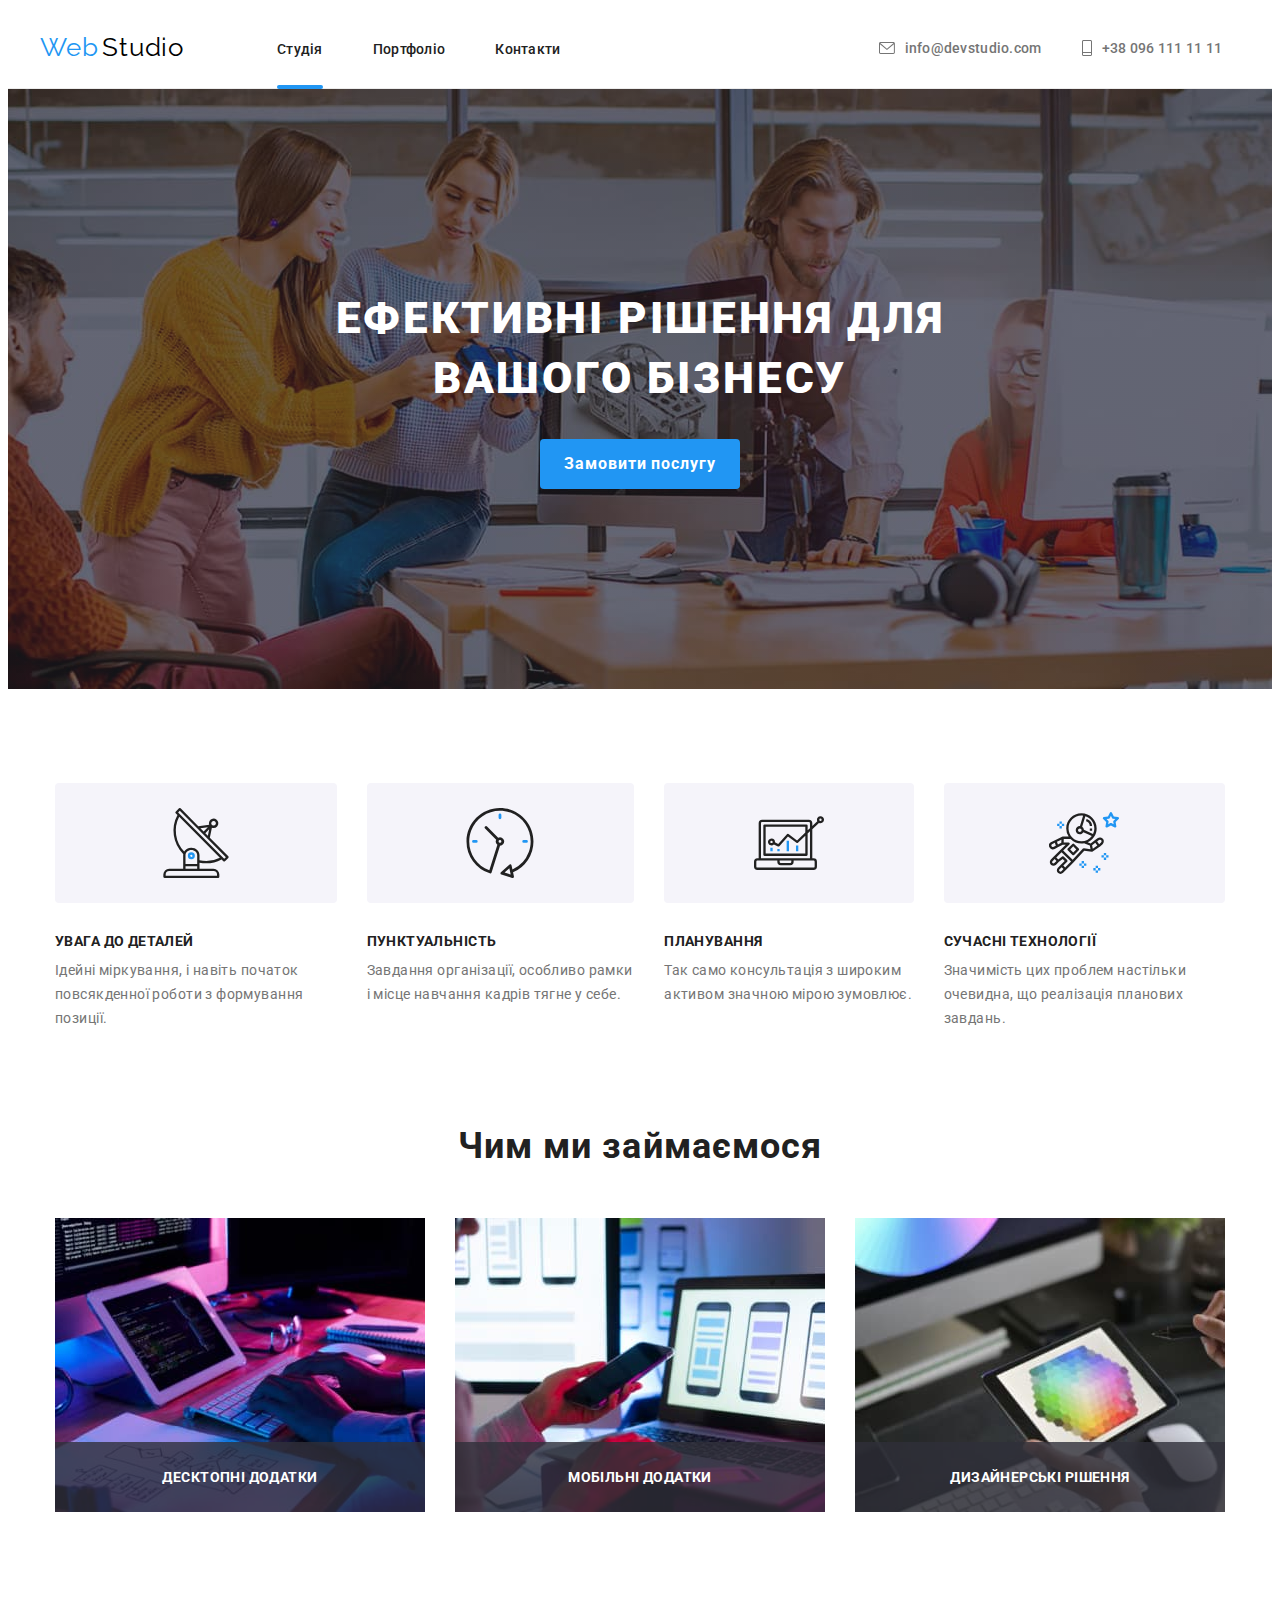
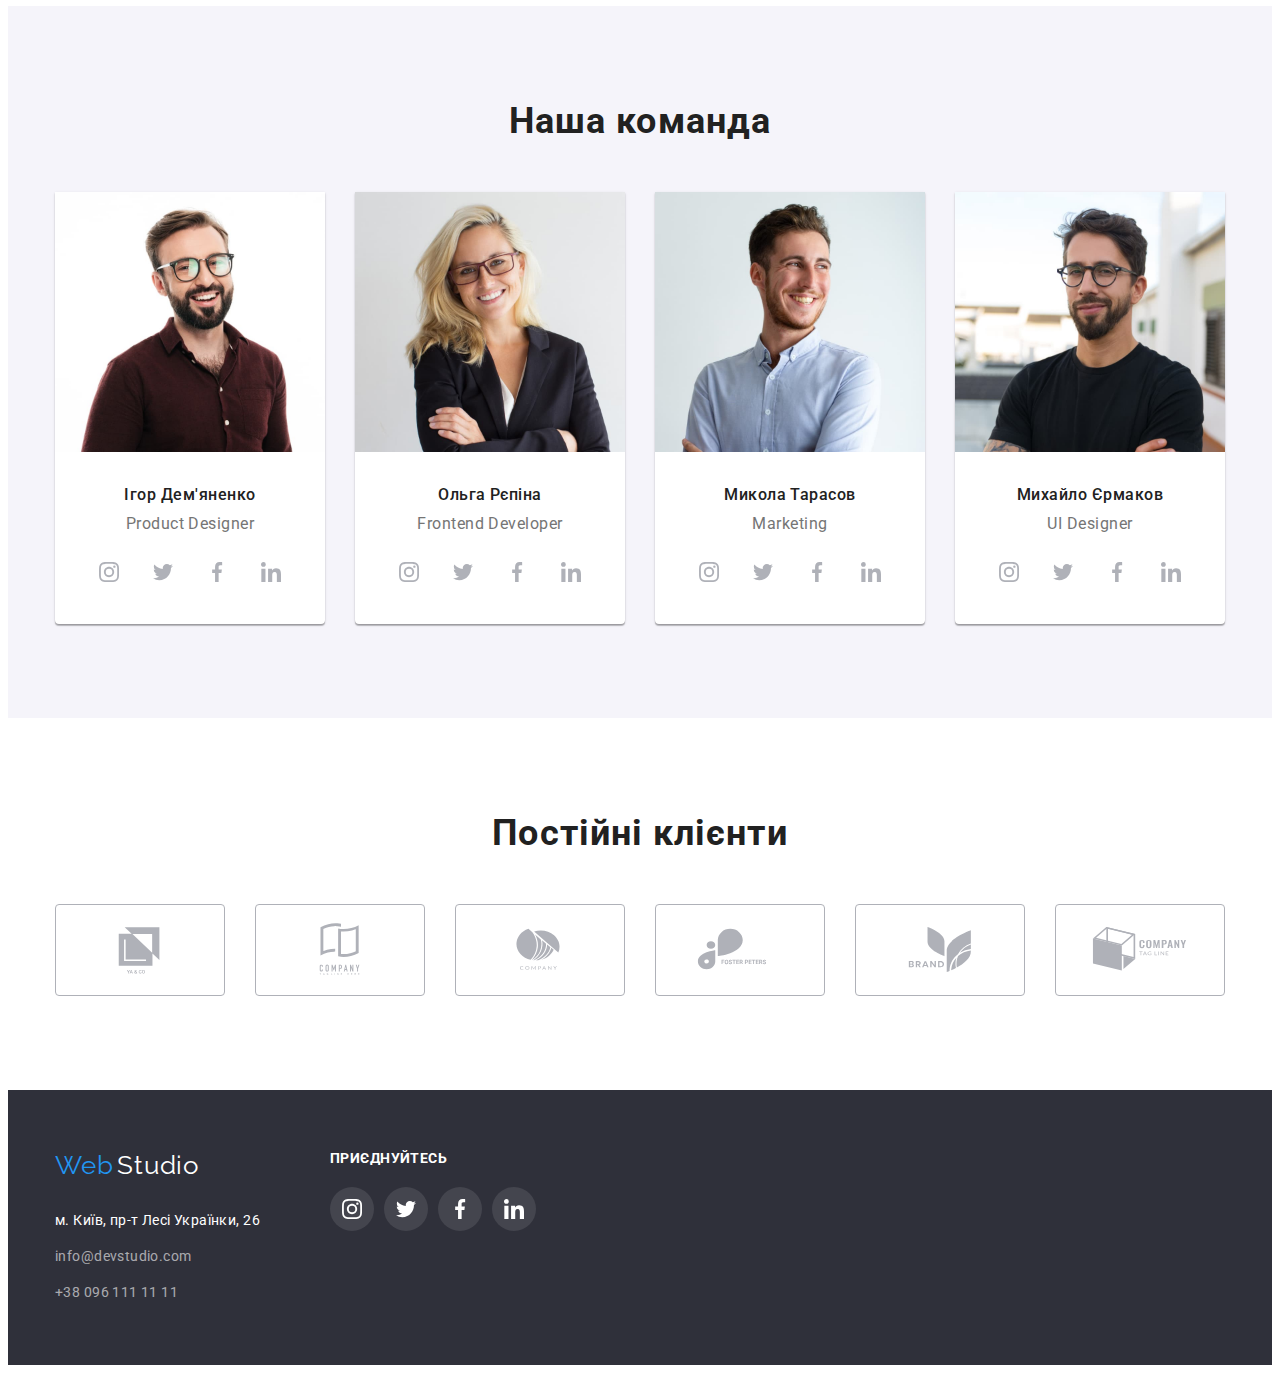
==== Index.html @ dd80d62f "Клон ДЗ№5" ====
<!DOCTYPE html>
<html lang="uk-UA">
<head>
    <meta charset="UTF-8">
    <meta http-equiv="X-UA-Compatible" content="IE=edge">
    <meta name="viewport" content="width=device-width, initial-scale=1.0">
    <title>Web Studio</title>
    <!-- Шрифти -->
    <link rel="preconnect" href="https://fonts.googleapis.com">
    <link rel="preconnect" href="https://fonts.gstatic.com" crossorigin>
    <link href="https://fonts.googleapis.com/css2?family=Roboto:wght@400;500;700;900&display=swap" rel="stylesheet">
    <link href="https://fonts.googleapis.com/css2?family=Raleway:wght@700&display=swap" rel="stylesheet">
    <!-- Стилі -->
    <link rel="stylesheet" href="https://cdnjs.cloudflare.com/ajax/libs/modern-normalize/1.1.0/modern-normalize.min.css"
        integrity="sha512-wpPYUAdjBVSE4KJnH1VR1HeZfpl1ub8YT/NKx4PuQ5NmX2tKuGu6U/JRp5y+Y8XG2tV+wKQpNHVUX03MfMFn9Q=="
        crossorigin="anonymous" referrerpolicy="no-referrer" />
    <link rel="stylesheet" href="./css/styles.css">
</head>
<body>
    <!-- Шапка -->
    <header class="header-background">
            <div class="header-list-container">
                <div class="header-logo-container">
                    <a class="logo" href="./Index.html"><span class="logoheader-web">Web</span> 
                        <span class="logoheader-studio">Studio</span></a>    
                </div>
                <div class="nav-container">
                    <nav>
                        <ul class="list list-container">
                            <li>
                                    <a class="header-list header-list-bar" href="./Index.html">Студія</a>
                            </li> 
                            <li>
                                <a class="header-list" href="./portfolio.html">Портфоліо</a>
                            </li>
                            <li>
                                <a class="header-list" href="#">Контакти</a>
                            </li>
                        </ul>
                    </nav>
                    <ul class="list contact-container">
                        <li >
                            <a class="header-contact" href="mailto:info@devstudio.com">
                                <svg class="header-icon" width="16px" height="12px">
                                    <use href="./image/icons.svg#icon-envelope"></use>
                                </svg>
                                info@devstudio.com</a>
                        </li>
                        <li>
                            <a class="header-contact" href="tel:+380961111111">
                            <svg class="header-icon" width="10px" height="16px">
                                <use href="./image/icons.svg#icon-phone"></use>
                            </svg>
                            +38 096 111 11 11</a></li>
                    </ul>
                </div>
            </div>   
    </header>
    <main>
<!-- Мейн секція -->
<section class="hero-section">
    <div class="container">
        <h1 class="hero-title">Ефективні рішення для<br>вашого бізнесу</h1>
        <button class="hero-button" data-modal-open type="button">Замовити послугу</button>
        <div class="backdrop is-hidden" data-modal>
            <div class="modal">
                <button class="button-modal-close" data-modal-close>
                    <img src="./image/Close.svg" alt="хрестик для зачинення">
                </button>
            </div>
        </div>
    </div>
</section>
                <section class="main-section">
                    <div class="container"> 
                        <ul class="list list-main-container">
                            <li>
                                <div class="icon-main">
                                    <svg width="70px" hight="70px">
                                        <use href="./image/icons.svg#icon-antenna-1"></use>
                                    </svg>
                                </div> 
                                <h3 class="list-main">Увага до деталей</h3>
                                <p class="text-main">Ідейні міркування, і навіть початок повсякденної роботи з формування позиції.</p>
                            </li>
                                <li>
                                    <div class="icon-main">
                                        <svg width="70px" hight="70px">
                                            <use href="./image/icons.svg#icon-clock-1"></use>
                                        </svg>
                                    </div>  
                                    <h3 class="list-main">Пунктуальність</h3>
                                    <p class="text-main">Завдання організації, особливо рамки і місце навчання кадрів тягне у себе.</p>
                                </li>
                                <li>
                                    <div class="icon-main">
                                        <svg  width="70px" hight="70px">
                                            <use href="./image/icons.svg#icon-diagram-1"></use>
                                        </svg>
                                    </div>
                                    <h3 class="list-main">Планування</h3>
                                    <p class="text-main">Так само консультація з широким активом значною мірою зумовлює.</p>
                                </li>
                                <li>
                                    <div class="icon-main">
                                        <svg width="70px" hight="70px">
                                            <use href="./image/icons.svg#icon-astronaut-1"></use>
                                        </svg>
                                    </div> 
                                    <h3 class="list-main">Сучасні технології</h3>
                                    <p class="text-main">Значимість цих проблем настільки очевидна, що реалізація планових завдань.</p>
                                </li>
                        </ul>
                    </div>
        </section>
<!-- Чим ми займаємося -->
<section class="section">
    <div class="container">
        <div class="title-main-container">
            <h2 class="title-main">Чим ми займаємося</h2>
        </div>
        <ul class="list image-main-container">
                <li>
                    <div class="image-main-list">
                        <div class="title-main-list">
                            <p class="title-main-text">десктопні додатки</p>
                        </div>
                        <img src="./image/box1.jpg" alt="Людина користується комп'ютером" width="370" height="294">
                    </div>
                </li>
                <li>                       
                    <div class="image-main-list">
                        <div class="title-main-list">
                            <p class="title-main-text">мобільні додатки</p>
                        </div>
                        <img src="./image/box2.jpg" alt="Людина користується смарфоном" width="370" height="294">
                    </div>
                </li>
                <li>
                    <div class="image-main-list">
                        <div class="title-main-list">
                            <p class="title-main-text">дизайнерські рішення</p>
                        </div>
                        <img src="./image/box3.jpg" alt="Людина користується планшетом" width="370" height="294">
                    </div>
                </li>
        </ul>
    </div>
</section>
<!-- Наша команда -->
        <section class="team-section">
            <div class="container">
                <h2 class="title-main">Наша команда</h2>
                <ul class="list team-section-container">
                        <li class="team-card"><img src="./image/team1.jpg" alt="Зображено Ігоря Дем'яненко" width="270" height="260">
                            <div class="team-card-container">
                                <h3 class="title-team">Ігор Дем'яненко</h3>
                                <span class="text-team">Product Designer</span>
                                    <ul class="list team-social">
                                        <li class="social-items-team">
                                            <a class="social-link-team" href="#">
                                                <svg class="social-icon-team" width="20px" height="20px">
                                                    <use href="./image/icons.svg#icon-instagram-2"></use>
                                                </svg>
                                            </a>
                                        </li>
                                        <li class="social-items-team">
                                            <a class="social-link-team" href="#">
                                                <svg class="social-icon-team" width="20px" height="20px">
                                                    <use href="./image/icons.svg#icon-twitter-1"></use>
                                                </svg>
                                            </a>
                                        </li>
                                        <li class="social-items-team">
                                            <a class="social-link-team" href="#">
                                                <svg class="social-icon-team" width="20px" height="20px">
                                                    <use href="./image/icons.svg#icon-facebook-1"></use>
                                                </svg>
                                            </a>
                                        </li>
                                        <li class="social-items-team">
                                            <a class="social-link-team" href="#">
                                                <svg class="social-icon-team" width="20px" height="20px">
                                                    <use href="./image/icons.svg#icon-linkedin-1"></use>
                                                </svg>
                                            </a>
                                        </li>
                                    </ul>
                            </div>
                        </li>
                        <li class="team-card"><img src="./image/team2.jpg" alt="Зображено Ольгу Рєпіну" width="270" height="260">
                            <div class="team-card-container">
                                <h3 class="title-team">Ольга Рєпіна</h3>
                                <span class="text-team">Frontend Developer</span>
                                <ul class="list team-social">
                                    <li class="social-items-team">
                                        <a class="social-link-team" href="#">
                                            <svg class="social-icon-team" width="20px" height="20px">
                                                <use href="./image/icons.svg#icon-instagram-2"></use>
                                            </svg>
                                        </a>
                                    </li>
                                    <li class="social-items-team">
                                        <a class="social-link-team" href="#">
                                            <svg class="social-icon-team" width="20px" height="20px">
                                                <use href="./image/icons.svg#icon-twitter-1"></use>
                                            </svg>
                                        </a>
                                    </li>
                                    <li class="social-items-team">
                                        <a class="social-link-team" href="#">
                                            <svg class="social-icon-team" width="20px" height="20px">
                                                <use href="./image/icons.svg#icon-facebook-1"></use>
                                            </svg>
                                        </a>
                                    </li>
                                    <li class="social-items-team">
                                        <a class="social-link-team" href="#">
                                            <svg class="social-icon-team" width="20px" height="20px">
                                                <use href="./image/icons.svg#icon-linkedin-1"></use>
                                            </svg>
                                        </a>
                                    </li>
                                </ul>
                            </div>
                        </li>
                        <li class="team-card"><img src="./image/team3.jpg" alt="Зображено Миколу Тарасова" width="270" height="260">
                            <div class="team-card-container">
                                <h3 class="title-team">Микола Тарасов</h3>
                                <span class="text-team">Marketing</span>
                                <ul class="list team-social">
                                    <li class="social-items-team">
                                        <a class="social-link-team" href="#">
                                            <svg class="social-icon-team" width="20px" height="20px">
                                                <use href="./image/icons.svg#icon-instagram-2"></use>
                                            </svg>
                                        </a>
                                    </li>
                                    <li class="social-items-team">
                                        <a class="social-link-team" href="#">
                                            <svg class="social-icon-team" width="20px" height="20px">
                                                <use href="./image/icons.svg#icon-twitter-1"></use>
                                            </svg>
                                        </a>
                                    </li>
                                    <li class="social-items-team">
                                        <a class="social-link-team" href="#">
                                            <svg class="social-icon-team" width="20px" height="20px">
                                                <use href="./image/icons.svg#icon-facebook-1"></use>
                                            </svg>
                                        </a>
                                    </li>
                                    <li class="social-items-team">
                                        <a class="social-link-team" href="#">
                                            <svg class="social-icon-team" width="20px" height="20px">
                                                <use href="./image/icons.svg#icon-linkedin-1"></use>
                                            </svg>
                                        </a>
                                    </li>
                                </ul>
                            </div>
                        </li>
                        <li class="team-card"><img src="./image/team4.jpg" alt="Зображено Михайла Єрмакова" width="270" height="260">
                            <div class="team-card-container">
                                <h3 class="title-team">Михайло Єрмаков</h3>
                                <span class="text-team">UI Designer</span>
                                <ul class="list team-social">
                                    <li class="social-items-team">
                                        <a class="social-link-team" href="#">
                                            <svg class="social-icon-team" width="20px" height="20px">
                                                <use href="./image/icons.svg#icon-instagram-2"></use>
                                            </svg>
                                        </a>
                                    </li>
                                    <li class="social-items-team">
                                        <a class="social-link-team" href="#">
                                            <svg class="social-icon-team" width="20px" height="20px">
                                                <use href="./image/icons.svg#icon-twitter-1"></use>
                                            </svg>
                                        </a>
                                    </li>
                                    <li class="social-items-team">
                                        <a class="social-link-team" href="#">
                                            <svg class="social-icon-team" width="20px" height="20px">
                                                <use href="./image/icons.svg#icon-facebook-1"></use>
                                            </svg>
                                        </a>
                                    </li>
                                    <li class="social-items-team">
                                        <a class="social-link-team" href="#">
                                            <svg class="social-icon-team" width="20px" height="20px">
                                                <use href="./image/icons.svg#icon-linkedin-1"></use>
                                            </svg>
                                        </a>
                                    </li>
                                </ul>
                            </div>
                        </li>
                </ul>
            </div>
        </section>
        <section class="section">
            <div class="container">
                <h2 class="title-main">Постійні клієнти</h2>
            </div>
            <div class="container">
                <ul class="list client-container">
                    <li>
                        <a class="client-icon" href="https://yayaco.ca/">
                            <svg width="106px" height="60px"><use href="./image/icons.svg#icon-Logo"></use></svg>
                        </a>
                    </li>
                    <li>
                        <a class="client-icon" href="#">
                                <svg width="106px" height="60px"><use href="./image/icons.svg#icon-Logo-2"></use></svg>
                        </a>
                    </li>
                    <li>
                        <a class="client-icon" href="">
                                <svg width="106px" height="60px"><use href="./image/icons.svg#icon-Logo-3"></use></svg>
                        </a>
                    </li>
                    <li>
                        <a class="client-icon" href="">
                                <svg width="106px" height="60px"><use href="./image/icons.svg#icon-Logo-4"></use></svg>
                        </a>
                    </li>
                    <li>
                        <a class="client-icon" href="">
                                <svg width="106px" height="60px"><use href="./image/icons.svg#icon-Logo-5"></use></svg>
                        </a>
                    </li>
                    <li>
                        <a class="client-icon" href="">
                                <svg width="106px" height="60px"><use href="./image/icons.svg#icon-Logo-6"></use></svg>
                        </a>
                    </li>
                </ul>
            </div>
        </section>
    </main>
    <footer class="footer">
        <div class="container footer-address-container">
            <div>
                <div class="footer-logo-container">
                    <a class="logo" href="./Index.html"><span class="logofooter-web">Web</span> <span
                            class="logofooter-studio">Studio</span></a>
                </div>
                    <address>
                        <ul class="list">
                                <li class="footer-list">
                                    <a class="footer-address" href="https://goo.gl/maps/vx4o7UGsGTstNRBW8">м. Київ, пр-т Лесі Українки, 26</a>
                                </li>
                                <li class="footer-list">
                                    <a class="footer-contact" href="mailto:info@devstudio.com">info@devstudio.com</a>
                                </li>
                                <li>
                                    <a class="footer-contact" href="tel:+380961111111">+38 096 111 11 11</a>
                                </li>
                        </ul>
                    </address>
            </div>
        <div class="social-container">
            <div>
                <h3 class="social-title">приєднуйтесь</h3>
            </div>
            <div>
                <ul class="list social-list">
                <li class="social-items">
                    <a class="social-link" href="#">
                        <svg class="social-icon" width="20px" height="20px">
                            <use href="./image/icons.svg#icon-instagram-2"></use>
                        </svg>
                    </a>
                </li>
                <li class="social-items">
                    <a class="social-link" href="#">
                        <svg class="social-icon" width="20px" height="20px">
                            <use href="./image/icons.svg#icon-twitter-1"></use>
                        </svg>
                    </a>
                </li>
                <li class="social-items">
                    <a class="social-link" href="#">
                        <svg class="social-icon" width="20px" height="20px">
                            <use href="./image/icons.svg#icon-facebook-1"></use>
                        </svg>
                    </a>
                </li>
                <li class="social-items">
                    <a class="social-link" href="#">
                        <svg class="social-icon" width="20px" height="20px">
                            <use href="./image/icons.svg#icon-linkedin-1"></use>
                        </svg>
                    </a>
                </li>
            </ul>
        </div>          
        </div>
    </div>
    </footer>
    <script src="./js/modal.js"></script>
</body>
</html>
---- css/styles.css ----
:root 
{
    --color-text-primary: #212121;
    --color-text-secondary: #757575;
    --color-background-primary: #F5F5F5;
    --color-background-secondary: #2F303A;
    --color-action: #2196F3;
    --color-icon-main: #FFFFFF;
}

* {
    box-sizing: border-box;
}

body {
    color: var(--color-text-primary);
    font-family: "Roboto", sans-serif;

    width: auto;
}

ul, h1, h2, h3, p {
    padding-left: 0;
    margin: 0;
}

a {
    text-decoration: none;
}

.container {
    width: 1200px;
    margin: 0 auto;
    padding-left: 15px;
    padding-right: 15px;
}

.logo {
    text-decoration:none;
}

.list {
    list-style: none;
}

.section {
    padding: 94px 0;
}

/* Стилі до елементів хедеру */

.header-background {
    background-color: #FFFFFF;
    border-bottom: 1px solid #ECECEC;
}

.header-logo-container {
    display: flex;
    padding-top: 24px;
    padding-bottom: 25px;
    margin-right: 93px;
    align-items: center;
}

.logoheader-web {
    color: #2196F3;
    font-size: 26px;
    line-height: 1.173;
    font-family: Raleway;
    letter-spacing: 0.03em;
}

.logoheader-studio 
{
    color: #000000;
    font-size: 26px;
    line-height: 1.173;
    font-family: Raleway;
    letter-spacing: 0.03em;
}

.header-list-container {
    display: flex;
    width: 1200px;
    margin: 0 auto;
    height: 80px;
}

.nav-container {
    display: flex;
    align-items: center;
    padding-top: 32px;
    padding-bottom: 32px;
}

.list-container {
    display: flex;
    align-items: center;
    justify-content: space-between;
    gap: 50px;
}

.contact-container {
    display: flex;
    align-items: center;
    justify-content: space-between;
    gap: 40px;
    margin-left: 318px;
    height: 80px;
}

.header-list {
    color: var(--color-text-primary);
    font-size: 14px;
    line-height: 1.172;
    font-weight: 500;
    letter-spacing: 0.02em;
    text-decoration: none;
    transition-duration: 250ms;
    transition-timing-function: cubic-bezier(0.4, 0, 0.2, 1);
}

.header-list-bar {
    position: relative;
}

.header-list-bar::after {
    content: "";
    display: block;
    position: absolute;
    bottom: -28px;
    width: 100%;
    height: 4px;
    background-color: var(--color-action);
    border-radius: 2px;
    transform: translateY(100%);
}

.header-list:hover {
    color: var(--color-action);
}

.header-list:focus {
    color: var(--color-action);
}


.header-contact {
    color: var(--color-text-secondary);
    font-size: 14px;
    line-height: 1.172;
    font-weight: 500;
    letter-spacing: 0.02em;
    display: flex;
    text-decoration: none;
    align-items: center;
    height: 80px;
    transition-duration: 250ms;
    transition-timing-function: cubic-bezier(0.4, 0, 0.2, 1);
}

.header-contact:hover {
    color: var(--color-action);
    fill: currentColor;
}

.header-contact:focus {
    color: var(--color-action);
    fill: currentColor;
}

.header-icon {
    fill: currentColor;
    cursor: pointer;
    margin-right: 10px;
}

/* Стилі до елементів мейн */

.hero-section {
    max-width: 1600px;
    height: 600px;
    margin: 0 auto;
    padding-top: 200px;
    padding-bottom: 200px;

    background-image: linear-gradient(
    to right, rgba(47, 48, 58, 0.4), rgba(47, 48, 58, 0.4)
    ), url(../image/hero-title-back.jpg);
    background-repeat: no-repeat;
    background-position: center center;
    background-size: cover;
}

.hero-title {
    color: #FFFFFF;
    font-size: 44px;
    line-height: 1.363;
    font-weight: 900;
    letter-spacing: 0.06em;
    text-transform: uppercase;
    text-align: center;

    margin-top: 0;
    margin-bottom: 30px;
}

.hero-button {
    color: #FFFFFF;
    background-color: var(--color-action);
    font-size: 16px;
    line-height: 1.875;
    font-weight: 700;
    letter-spacing: 0.06em;
    font-family: inherit;
    cursor: pointer;
    border-radius: 4px;
    border: var(--color-action);

    width: 200px;
    height: 50px;
    margin: auto;
    display: block;
}

.backdrop { 
    position: fixed;
    top: 0;
    left: 0;
    width: 100%;
    height: 100%;
    background-color: rgba(0, 0, 0, 0.2);
    z-index: 9999;
    opacity: 1;
    transition: opacity 250ms cubic-bezier(0.4, 0, 0.2, 1);
}

.backdrop.is-hidden {
    opacity: 0;
    pointer-events: none;
}

.modal {
    position: absolute;
    top: 50%;
    left: 50%;
    transform: translate(-50%, -50%);
    width: 528px;
    height: 581px;
    background-color: #FFFFFF;

    border-radius: 4px;
}

.button-modal-close {
    position: absolute;
    top: 8px;
    right: 8px;
    width: 30px;
    height: 30px;
    border-radius: 50%;
    border: 1px solid rgba(0, 0, 0, 0.1);
    background-color: var(--color-icon-main);
    cursor: pointer;
}

.main-section {
    padding-top: 94px;
}

.text-main {
    color: var(--color-text-secondary);
    font-size: 14px;
    line-height: 1.714;
    font-weight: 400;
    letter-spacing: 0.03em;
}

.list-main-container {
    display: flex;
    justify-content: space-between;
    gap: 30px;
}

.list-main {
    color: var(--color-text-primary);
    font-size: 14px;
    line-height: 1.172;
    letter-spacing: 0.03em;
    text-transform: uppercase;
    margin-bottom: 10px;
}

.title-main {
    color: var(--color-text-primary);
    font-size: 36px;
    line-height: 1.171;
    letter-spacing: 0.03em;
    text-align: center;

    margin-bottom: 50px;
}

.image-main-container {
    display: flex;
    align-items: center;
    justify-content: space-between;
    gap: 30px;
}

.image-main-list {
    position: relative;
    width: 370px;
    height: 294px;
}

.title-main-list {
    position: absolute;
    width: 100%;
    bottom: 0;
    height: 70px;
    background-color: rgba(47, 48, 58, 0.8);
    text-align: center;
    padding-top: 27px;
}

.title-main-text {
    color: var(--color-icon-main);
    font-size: 14px;
    line-height: 1.172;
    font-weight: 700;
    letter-spacing: 0.03em;
    text-transform: uppercase;
}

.icon-main {
    display: flex;
    align-items: center;
    justify-content: center;
    height: 120px;
    background-color: #F5F4FA;
    border-radius: 4px;
    margin-bottom: 30px;
}

/* Наша команда */

.team-section-container {
    display: flex;
    align-items: center;
    justify-content: space-between;
    gap: 30px;
}

.team-card {
    border: 0 solid rgba(255, 255, 255, 1);
    background-color: #FFFFFF;
    text-align: center;

    box-shadow: 0px 1px 3px rgba(0, 0, 0, 0.12), 0px 1px 1px rgba(0, 0, 0, 0.14), 0px 2px 1px rgba(0, 0, 0, 0.2);
    border-radius: 0px 0px 4px 4px;
}

.team-card-container {
    padding-top: 30px;
    padding-bottom: 30px;
}

.team-section {
    background-color: #F5F4FA;
    padding: 94px 0;
}

.title-team {
    font-size: 16px;
    line-height: 1.171;
    font-weight: 500;
    letter-spacing: 0.03em;
    margin-bottom: 10px;
}

.text-team {
    color: var(--color-text-secondary);
    font-size: 16px;
    line-height: 1.171;
    font-weight: 400;
    letter-spacing: 0.03em;
}

.team-social {
    display: flex;
    align-items: center;
    justify-content:center;
    gap: 10px;

    padding-top: 16px;
}

.social-items-team { 
    width: 44px;
    height: 44px;
}

.social-icon-team {
    fill: currentColor;
}

.social-link-team {
    display: flex;
    align-items: center;
    justify-content: center;
    width: 100%;
    height: 100%;
    background-color: #FFFFFF;
    border-radius: 50%;
    color: #AFB1B8;
    transition-duration: 250ms;
    transition-timing-function: cubic-bezier(0.4, 0, 0.2, 1);
}

.social-link-team:hover {
    background-color: var(--color-action);
    color: #FFFFFF;
}

.social-link-team:focus {
    background-color: var(--color-action);
    outline-style: none;
    color: #FFFFFF;
}

/* Наші клієнти */

.client-container {
    display: flex;
    justify-content:center;
    gap: 30px;
}

.client-icon {
    display: flex;
    align-items: center;
    justify-content:center;
    width: 170px;
    height: 92px;
    fill:  #AFB1B8;
    border: 1px solid #AFB1B8;
    border-radius: 4px;
    transition-duration: 250ms;
    transition-timing-function: cubic-bezier(0.4, 0, 0.2, 1);
}

.client-icon:hover {
    fill: var(--color-action);
    border: 1px solid var(--color-action);
}

.client-icon:focus {
    fill: var(--color-action);
    border: 1px solid var(--color-action);
    outline-style: none;
}

/* Кнопки фільтру в портфоліо */

.porfolio-filter-container {
    display: flex;
    align-items: center;
    justify-content:center;
    gap: 8px;

    margin-bottom: 50px;
}

.porfolio-filter {
    color: var(--color-text-primary);
    background-color: #F5F4FA;
    font-size: 16px;
    line-height: 1.625;
    font-weight: 500;
    letter-spacing: 0.03em;
    font-family: inherit;
    cursor: pointer;
    
    border-radius: 4px;
    border: #F5F4FA;
    padding: 6px 22px;
    transition-duration: 250ms;
    transition-timing-function: cubic-bezier(0.4, 0, 0.2, 1);
}

.porfolio-filter:hover {
    color: #FFFFFF;
    background-color: var(--color-action);
    box-shadow: 0px 3px 1px rgba(0, 0, 0, 0.1), 0px 1px 2px rgba(0, 0, 0, 0.08), 0px 2px 2px rgba(0, 0, 0, 0.12);
    border-radius: 4px;
}

.porfolio-filter:focus {
    color: #FFFFFF;
    background-color: var(--color-action);
    box-shadow: 0px 3px 1px rgba(0, 0, 0, 0.1), 0px 1px 2px rgba(0, 0, 0, 0.08), 0px 2px 2px rgba(0, 0, 0, 0.12);
    border-radius: 4px;
    outline-style: none;
}

/* Картки портфоліо */

.portfolio-list {
    display: flex;
    flex-wrap: wrap;
    gap: 30px;
}

.portfolio-item {
    border: 1px solid #EEEEEE;
    width: 370px;
    height: 404px;
    transition-duration: 250ms;
    transition-timing-function: cubic-bezier(0.4, 0, 0.2, 1);
}

.portfolio-item:hover {
    box-shadow: 0px 1px 1px rgba(0, 0, 0, 0.12), 0px 4px 4px rgba(0, 0, 0, 0.06), 1px 4px 6px rgba(0, 0, 0, 0.16);
}

.portfolio-item:focus {
    box-shadow: 0px 1px 1px rgba(0, 0, 0, 0.12), 0px 4px 4px rgba(0, 0, 0, 0.06), 1px 4px 6px rgba(0, 0, 0, 0.16);
}

.portfolio-text-container {
    padding: 20px 24px;
}

.portfolio-link {
    display: block;
    width: 100%;
    height: 100%;
}

.portfolio-overlay {
    position: relative;
    overflow: hidden;
}

.portfolio-overlay-action {
    position: absolute;
    width: 100%;
    height: 100%;
    padding: 64px 24px;
    background-color: rgba(33, 150, 243, 0.9);
    transform: translateY(100%);
    transition-duration: 250ms;
    transition-timing-function: cubic-bezier(0.4, 0, 0.2, 1);
}

.portfolio-overlay-text {
    color: var(--color-icon-main);
    font-size: 18px;
    line-height: 1.555;
    letter-spacing: 0.03em;
    transition-duration: 250ms;
    transition-timing-function: cubic-bezier(0.4, 0, 0.2, 1);
}

.portfolio-link:hover .portfolio-overlay-action{
    transform: translateY(0);
}

.portfolio-link:focus .portfolio-overlay-action{
    transform: translateY(0);
}

.title-portfolio {
    color: var(--color-text-primary);
    font-size: 18px;
    line-height: 2;
    letter-spacing: 0.06em;
    margin: 0;
}

.text-portfolio {
    color: var(--color-text-secondary);
    font-size: 16px;
    line-height: 1.875;
    font-weight: 400;
    letter-spacing: 0.03em;
}

/* Стилі до елементів футеру */

.footer {
    background-color: var(--color-background-secondary);
    padding-top: 60px;
    padding-bottom: 60px;
}

.footer-logo-container {
    margin-bottom: 28px;
}

.logofooter-web {
        color: #2196F3;
        font-family: Raleway;
        font-size: 26px;
        line-height: 1.173;
        letter-spacing: 0.03em;
}

.logofooter-studio {
    color: #FFFFFF;
    font-family: Raleway;
    font-size: 26px;
    line-height: 1.173;
    letter-spacing: 0.03em;
}

.footer-address-container {
    display: flex;
}

.footer-address{
    color: #FFFFFF;
    font-size: 14px;
    line-height: 1.714;
    font-weight: 400;
    letter-spacing: 0.03em;
    font-style: normal;
    text-decoration: none;
}

.footer-contact {
    color: rgba(255, 255, 255, 0.6);
    font-size: 14px;
    line-height: 1.714;
    font-weight: 400;
    letter-spacing: 0.03em;
    font-style: normal;
    text-decoration: none;
}

.footer-list {
    margin-bottom: 12px;
}

.social-container {
    margin-left: 70px;
}

.social-title {
    color: #FFFFFF;
    padding-bottom: 20px;
    text-transform: uppercase;
    font-size: 14px;
    line-height: 1.172;
    font-weight: 700;
    letter-spacing: 0.03em;
}

.social-icon {
    fill: #FFFFFF;
}

.social-list {
    display: flex;
    align-items: center;
    gap: 10px;
}

.social-items{ 
    width: 44px;
    height: 44px;
}

.social-link {
    display: flex;
    align-items: center;
    justify-content: center;
    width: 100%;
    height: 100%;
    background-color: rgba(255, 255, 255, 0.1);
    border-radius: 50%;
    transition-duration: 250ms;
    transition-timing-function: cubic-bezier(0.4, 0, 0.2, 1);
}

.social-link:hover {
    background-color: var(--color-action);
}

.social-link:focus {
    background-color: var(--color-action);
    outline-style: none;
}
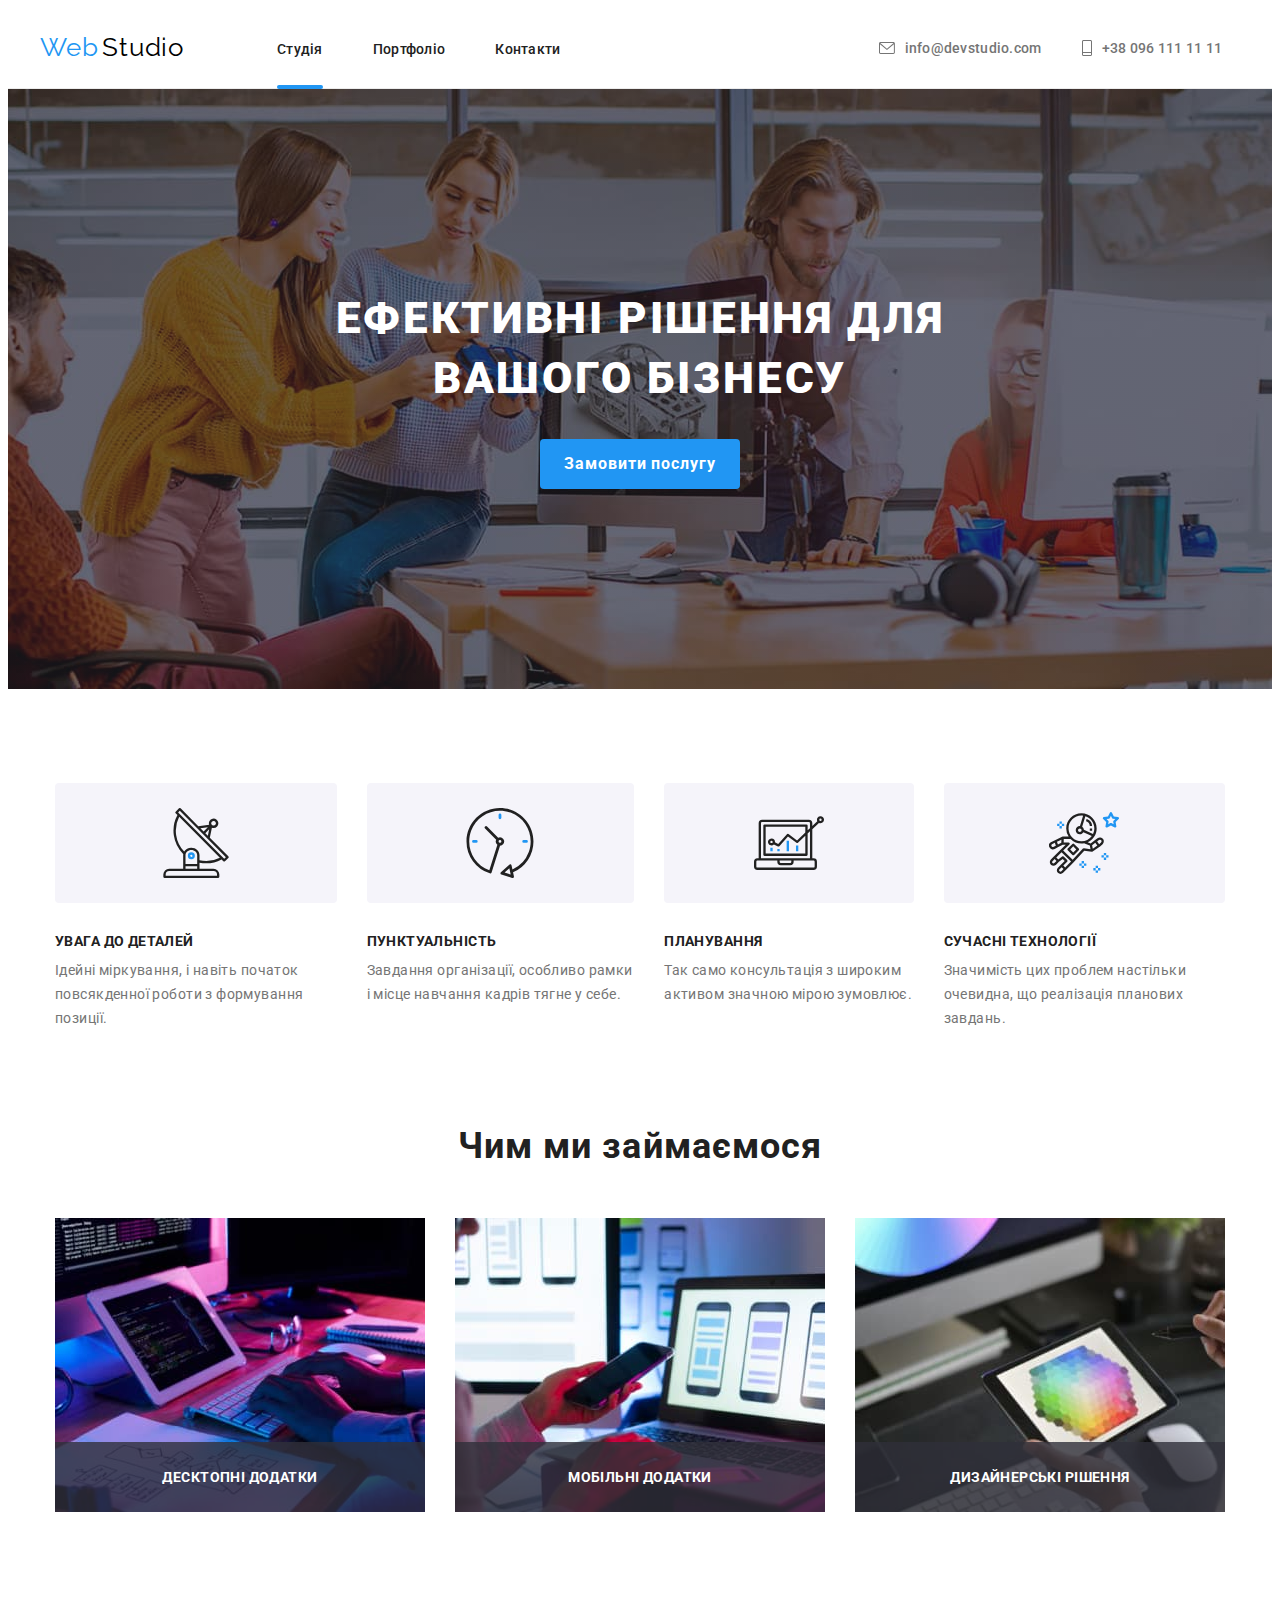
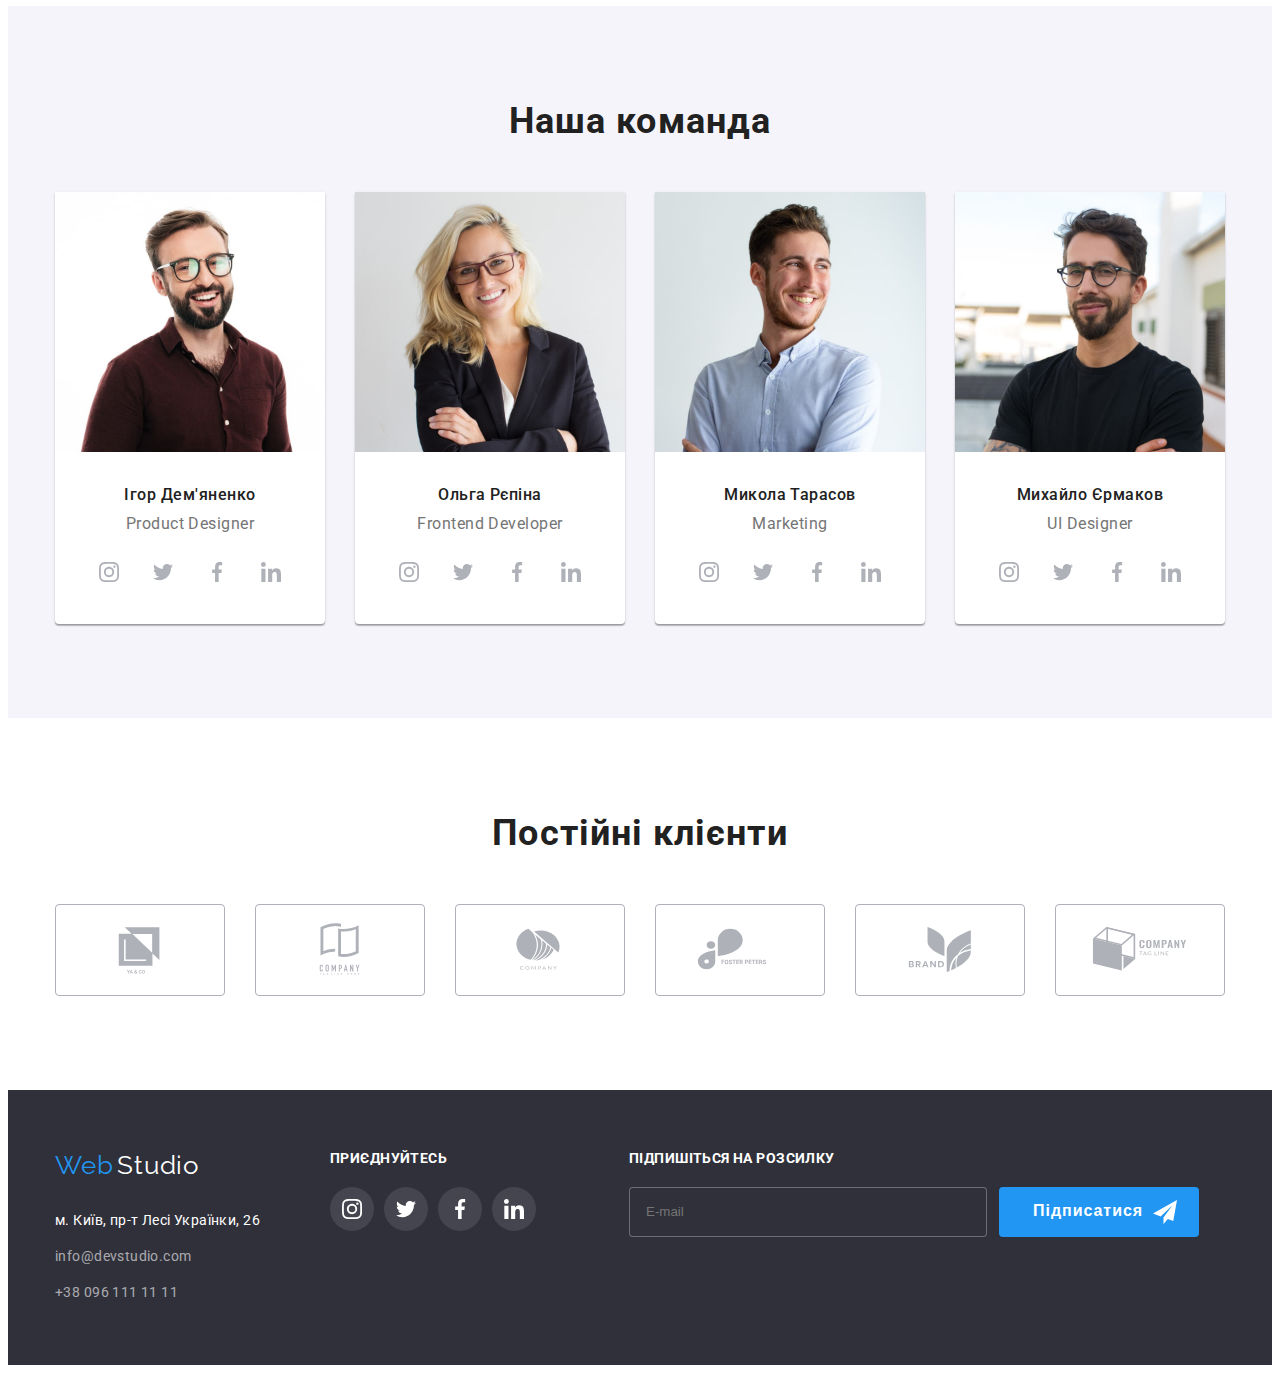
==== commit 97ea242c: "ДЗ №6" ====
--- a/Index.html
+++ b/Index.html
@@ -64,9 +64,55 @@
         <button class="hero-button" data-modal-open type="button">Замовити послугу</button>
         <div class="backdrop is-hidden" data-modal>
             <div class="modal">
+                <form>
+                    <h2 class="modal-title">Залиште свої дані, ми вам передзвонимо</h2>
+                <div>
+                    <div class="modal-form-field">
+                        <label class="modal-text" for="name">Iм'я</label>
+                        <div class="imput-field-container">
+                        <input class="modal-input-field" type="text" name="name" id="name"/>
+                            <svg class="modal-field-icon" width="18px" height="18px">
+                                <use href="./image/icons.svg#icon-person"></use>
+                            </svg>
+                        </div>
+                    </div>
+                    <div class="modal-form-field">
+                        <label class="modal-text" for="tel">Телефон</label>
+                        <div class="imput-field-container">
+                            <input class="modal-input-field" type="tel" name="tel" id="tel">
+                            <svg class="modal-field-icon" width="18px" height="18px">
+                                <use href="./image/icons.svg#phone"></use>
+                            </svg>
+                        </div>
+                    </div>
+                    <div class="modal-form-field">
+                        <label class="modal-text" for="email">Пошта</label>
+                        <div class="imput-field-container">
+                            <input class="modal-input-field" type="email" name="email" id="email">
+                            <svg class="modal-field-icon" width="18px" height="18px">
+                                <use href="./image/icons.svg#icon-email"></use>
+                            </svg>
+                        </div>
+                    </div>
+                    <div class="modal-form-comment">
+                        <label class="modal-text" for="comment">Коментар</label>
+                        <textarea class="modal-comment-box" name="comment" id="comment" rows="7" placeholder="Введіть текст"></textarea>
+                    </div>
+                    <div class="modal-form-policy">
+                        <label class="policy-text" for="topic">
+                        <input class="checkbox" type="checkbox" name="topic" id="topic">
+                            <span class="checkbox-icon"></span>
+                        Погоджуюся з розсилкою та приймаю</label>
+                        <a class="policy-link" href="#"> Умови договору</a>
+                    </div>
+                        <button class="button-modal-main" type="submit">Відправити</button>
+                </div>
                 <button class="button-modal-close" data-modal-close>
-                    <img src="./image/Close.svg" alt="хрестик для зачинення">
+                    <svg class="buttom-close-icon" width="11px" height="11px">
+                        <use href="./image/icons.svg#icon-Close"></use>
+                    </svg>
                 </button>
+                </form>
             </div>
         </div>
     </div>
@@ -76,7 +122,7 @@
                         <ul class="list list-main-container">
                             <li>
                                 <div class="icon-main">
-                                    <svg width="70px" hight="70px">
+                                    <svg width="70px" height="70px">
                                         <use href="./image/icons.svg#icon-antenna-1"></use>
                                     </svg>
                                 </div> 
@@ -85,7 +131,7 @@
                             </li>
                                 <li>
                                     <div class="icon-main">
-                                        <svg width="70px" hight="70px">
+                                        <svg width="70px" height="70px">
                                             <use href="./image/icons.svg#icon-clock-1"></use>
                                         </svg>
                                     </div>  
@@ -94,7 +140,7 @@
                                 </li>
                                 <li>
                                     <div class="icon-main">
-                                        <svg  width="70px" hight="70px">
+                                        <svg  width="70px" height="70px">
                                             <use href="./image/icons.svg#icon-diagram-1"></use>
                                         </svg>
                                     </div>
@@ -103,7 +149,7 @@
                                 </li>
                                 <li>
                                     <div class="icon-main">
-                                        <svg width="70px" hight="70px">
+                                        <svg width="70px" height="70px">
                                             <use href="./image/icons.svg#icon-astronaut-1"></use>
                                         </svg>
                                     </div> 
@@ -362,7 +408,7 @@
             </div>
         <div class="social-container">
             <div>
-                <h3 class="social-title">приєднуйтесь</h3>
+                <h3 class="footer-title">приєднуйтесь</h3>
             </div>
             <div>
                 <ul class="list social-list">
@@ -397,6 +443,16 @@
             </ul>
         </div>          
         </div>
+        <div>
+            <h3 class="footer-title">Підпишіться на розсилку</h3>
+            <input class="footer-form" type="email" name="email" id="E-mail" placeholder="E-mail">
+                <button class="button-footer" type="submit">
+                        <span class="text-buttom-footer">Підписатися</span>
+                        <svg class="button-footer-icon" width="24px" height="24px">
+                            <use href="./image/icons.svg#icon-icon-send"></use>
+                        </svg>
+                </button>
+        </div>
     </div>
     </footer>
     <script src="./js/modal.js"></script>
--- a/css/styles.css
+++ b/css/styles.css
@@ -15,8 +15,11 @@
 body {
     color: var(--color-text-primary);
     font-family: "Roboto", sans-serif;
-
     width: auto;
+}
+
+textarea {
+    resize: none;
 }
 
 ul, h1, h2, h3, p {
@@ -248,8 +251,136 @@
     width: 528px;
     height: 581px;
     background-color: #FFFFFF;
-
-    border-radius: 4px;
+    border-radius: 4px;
+}
+
+.modal-title {
+    font-size: 20px;
+    line-height: 1.172;
+    font-weight: 700;
+    letter-spacing: 0.03em;
+    margin: 40px 40px 12px 40px;
+    text-align: center;
+}
+
+.modal-text {
+    font-size: 12px;
+    line-height: 1.171;
+    font-weight: 400;
+    letter-spacing: 0.01em;
+    color: var(--color-text-secondary);
+    padding-bottom: 4px;
+}
+
+.modal-form-field {
+    display: flex;
+    flex-direction: column;
+    padding: 0 40px 10px 40px;
+    transition-duration: 250ms;
+    transition-timing-function: cubic-bezier(0.4, 0, 0.2, 1);
+}
+
+.modal-input-field {
+    Width: 448px;
+    Height: 40px;
+    padding: 0 0 0 42px;
+    border: 1px solid #21212133;
+    border-radius: 4px;
+    outline: 0;
+    transition-duration: 250ms;
+    transition-timing-function: cubic-bezier(0.4, 0, 0.2, 1);
+}
+
+.modal-form-field:focus-within {
+    fill: var(--color-action);
+}
+
+.modal-input-field:focus-within {
+    border-color: var(--color-action);
+}
+
+.imput-field-container {
+    position: relative;
+}
+
+.modal-field-icon {
+    position: absolute;
+    height: 18px;
+    top: 11px;
+    left: 15px;
+}
+
+.modal-form-comment {
+    display: flex;
+    flex-direction: column;
+    padding: 0 40px 20px 40px;
+}
+
+.modal-comment-box {
+    font-size: 12px;
+    line-height: 1.171;
+    font-weight: 400;
+    letter-spacing: 0.01em;
+    border: 1px solid #21212133;
+    border-radius: 4px;
+    outline: 0;
+    padding-left: 16px;
+    padding-top: 12px;
+}
+
+.modal-form-policy {
+    display: inline-block;
+    padding: 0 40px 20px 40px;
+}
+
+
+.checkbox {
+    appearance: none;
+}
+
+.checkbox-icon {
+    display: inline-block;
+    width: 16px;
+    height: 15px;
+    border: 2px solid #212121;
+    border-radius: 2px;
+}
+
+.checkbox:checked + .checkbox-icon {
+    background-color: #2196F3;
+    background-image: url(/image/icon\ check.svg);
+    background-size: contain;
+    border: 0;
+}
+
+.policy-text {
+    font-size: 14px;
+    line-height: 1.714;
+    font-weight: 400;
+    letter-spacing: 0.03em;
+    color: var(--color-text-secondary);
+}
+
+.policy-link {
+    font-size: 14px;
+    line-height: 1.714;
+    font-weight: 400;
+    letter-spacing: 0.03em;
+    color: var(--color-action);
+    text-decoration: underline;
+}
+
+.button-modal-main {
+    margin: auto;
+    display: block;
+    background-color: var(--color-action);
+    width: 200px;
+    height: 50px;
+    border-radius: 4px;
+    border: 0;
+    color: var(--color-icon-main);
+    box-shadow: 0px 4px 4px rgba(0, 0, 0, 0.15);
+    cursor: pointer;
 }
 
 .button-modal-close {
@@ -262,6 +393,22 @@
     border: 1px solid rgba(0, 0, 0, 0.1);
     background-color: var(--color-icon-main);
     cursor: pointer;
+    transition-duration: 250ms;
+    transition-timing-function: cubic-bezier(0.4, 0, 0.2, 1);
+}
+
+.button-modal-close:hover {
+    fill: var(--color-action);
+}
+
+.button-modal-close:focus {
+    fill: var(--color-action);
+    outline: 0;
+}
+
+.buttom-close-icon {
+    width: 11px;
+    height: 11px;
 }
 
 .main-section {
@@ -645,9 +792,10 @@
 
 .social-container {
     margin-left: 70px;
-}
-
-.social-title {
+    margin-right: 93px;
+}
+
+.footer-title {
     color: #FFFFFF;
     padding-bottom: 20px;
     text-transform: uppercase;
@@ -691,4 +839,44 @@
 .social-link:focus {
     background-color: var(--color-action);
     outline-style: none;
+}
+
+.footer-form {
+    width: 358px;
+    height: 50px;
+    padding-left: 16px;
+    margin-right: 12px;
+    color: var(--color-icon-main);
+    background-color: var(--color-background-secondary);
+    border: 1px solid #FFFFFF4D;
+    border-radius: 4px;
+}
+
+.button-footer {
+    position: absolute;
+    width: 200px;
+    height: 50px;
+    border-radius: 4px;
+    border: 0;
+    color: var(--color-icon-main);
+    background-color: var(--color-action);
+    font-size: 16px;
+    line-height: 1.185;
+    font-weight: 700;
+    letter-spacing: 0.06em;
+    cursor: pointer;
+    text-align: start;
+}
+
+.button-footer-icon {
+    position: absolute;
+    width: 24px;
+    height: 24px;
+    transform: translateY(-8%);
+    fill: var(--color-icon-main);
+}
+
+.text-buttom-footer {
+    padding-left: 28px;
+    padding-right: 10px;
 }